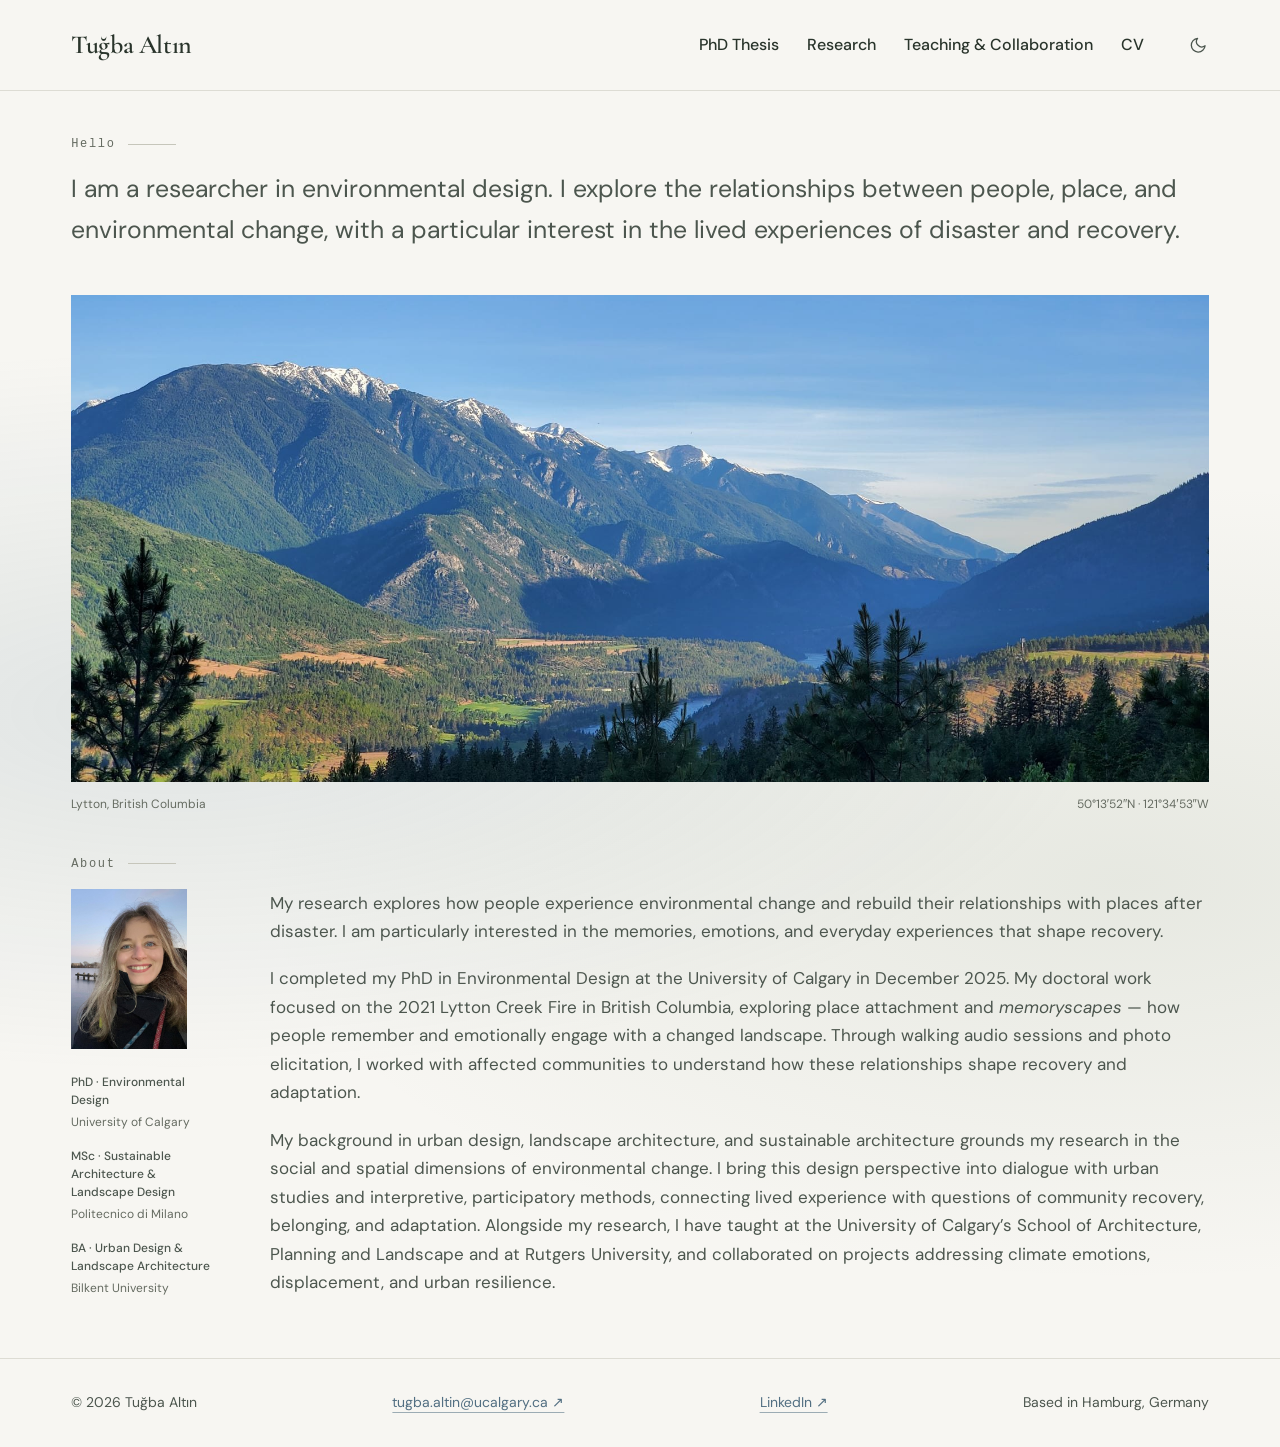
==== index.html @ 007c0e8d "Tuğba Altın — personal academic website Co-Authored-By: Claude Opus 5.5 <noreply@anthropic.com>" ====
<!doctype html>
<html lang="en">
<head>
<meta charset="UTF-8">
<meta name="viewport" content="width=device-width, initial-scale=1">
<meta http-equiv="Content-Security-Policy" content="default-src 'none'; script-src 'self'; style-src 'self'; img-src 'self' data:; font-src 'self'; connect-src 'self'; manifest-src 'self'; base-uri 'self'; form-action 'none'; object-src 'none'">
<meta name="referrer" content="strict-origin-when-cross-origin">
<title>Tuğba Altın — Researcher in Environmental Design</title>
<meta name="description" content="Tuğba Altın, PhD in Environmental Design (University of Calgary, 2025), researches place attachment, memoryscapes and community recovery after climate-induced disaster.">
<link rel="canonical" href="https://tubikscube.github.io/">
<meta property="og:url" content="https://tubikscube.github.io/">
<meta property="og:type" content="website">
<meta property="og:title" content="Tuğba Altın — Researcher in Environmental Design">
<meta property="og:description" content="Place attachment, memoryscapes and community recovery after climate-induced disaster.">
<meta property="og:image" content="https://tubikscube.github.io/assets/img/micha-mountains-2400.jpg">
<meta name="twitter:card" content="summary_large_image">
<link rel="icon" type="image/svg+xml" href="assets/img/favicon.svg">
<script src="assets/js/theme-init.js"></script>
<link rel="preload" href="assets/fonts/cormorant-garamond-latin-wght-normal.woff2" as="font" type="font/woff2" crossorigin>
<link rel="preload" href="assets/fonts/dm-sans-latin-opsz-normal.woff2" as="font" type="font/woff2" crossorigin>
<link rel="stylesheet" href="assets/css/style.css?v=p45">
<script type="application/ld+json">
{
  "@context": "https://schema.org",
  "@type": "Person",
  "name": "Tuğba Altın",
  "givenName": "Tuğba",
  "familyName": "Altın",
  "honorificPrefix": "Dr.",
  "jobTitle": "Researcher — PhD in Environmental Design",
  "alumniOf": { "@type": "CollegeOrUniversity", "name": "University of Calgary" },
  "email": "mailto:tugba.altin@ucalgary.ca",
  "sameAs": [
    "https://www.linkedin.com/in/tugbaaltin/",
    "https://profiles.ucalgary.ca/tugba-altin"
  ],
  "knowsAbout": ["Place attachment", "Disaster recovery", "Qualitative methods", "Community resilience", "Climate adaptation", "Memoryscapes"]
}
</script>
</head>
<body class="home-page">
<a class="skip" href="#main">Skip to content</a>

<header class="site-header">
  <div class="shell header-inner">
    <a class="nameplate" href="index.html" aria-current="page">Tuğba Altın</a>
    <nav class="site-nav" id="navigation" aria-label="Main">
      <ul>
        <li><a href="phd-thesis.html">PhD Thesis</a></li>
        <li><a href="research.html">Research</a></li>
        <li><a href="teaching.html">Teaching &amp; Collaboration</a></li>
        <li><a href="cv.html">CV</a></li>
      </ul>
    </nav>
    <div class="header-actions">
      <button class="icon-button theme-toggle" type="button" aria-label="Toggle light and dark mode">
        <svg class="i-moon" viewBox="0 0 24 24" fill="none" stroke="currentColor" stroke-width="1.7" stroke-linecap="round" stroke-linejoin="round" aria-hidden="true"><path d="M21 12.8A9 9 0 1 1 11.2 3 7 7 0 0 0 21 12.8z"/></svg>
        <svg class="i-sun" viewBox="0 0 24 24" fill="none" stroke="currentColor" stroke-width="1.7" stroke-linecap="round" stroke-linejoin="round" aria-hidden="true"><circle cx="12" cy="12" r="4"/><path d="M12 2v2M12 20v2M4.9 4.9l1.4 1.4M17.7 17.7l1.4 1.4M2 12h2M20 12h2M4.9 19.1l1.4-1.4M17.7 6.3l1.4-1.4"/></svg>
      </button>
      <button class="menu-button" type="button" aria-expanded="false" aria-controls="navigation">Menu</button>
    </div>
  </div>
</header>

<main id="main">
  <section class="landing-intro shell">
    <h1 class="sr-only">Tuğba Altın — Researcher in Environmental Design</h1>
    <p class="mono intro-cue">Hello <span class="cue-rule"></span></p>
    <p class="landing-summary">I am a researcher in environmental design. I explore the relationships between people, place, and environmental change, with a particular interest in the lived experiences of disaster and recovery.</p>
    <figure class="landing-landscape">
      <img src="assets/img/micha-mountains-2400.jpg" srcset="assets/img/micha-mountains-1000.jpg 1000w, assets/img/micha-mountains-2400.jpg 2016w" sizes="(max-width: 1240px) 92vw, 1128px" alt="Mountain ridges and a river valley beneath a blue sky, with pine trees in the foreground" width="2016" height="1512" fetchpriority="high">
      <figcaption class="landscape-location">
        <span>Lytton, British Columbia</span>
        <span>50°13′52″N · 121°34′53″W</span>
      </figcaption>
    </figure>
  </section>

  <section class="section" id="about">
    <div class="shell rail-grid">
      <div class="about-rail">
        <p class="mono about-cue">About <span class="cue-rule"></span></p>
        <img class="about-portrait" src="assets/img/portrait.jpg" alt="Tuğba Altın" width="116" height="160" loading="lazy">
        <dl class="portrait-education" aria-label="Education at a glance">
          <div><dt>PhD · Environmental Design</dt><dd>University of Calgary</dd></div>
          <div><dt>MSc · Sustainable Architecture &amp; Landscape Design</dt><dd>Politecnico di Milano</dd></div>
          <div><dt>BA · Urban Design &amp; Landscape Architecture</dt><dd>Bilkent University</dd></div>
        </dl>
      </div>
      <div class="prose about-bio">
        <p>My research explores how people experience environmental change and rebuild their relationships with places after disaster. I am particularly interested in the memories, emotions, and everyday experiences that shape recovery.</p>
        <p>I completed my PhD in Environmental Design at the University of Calgary in December 2025. My doctoral work focused on the 2021 Lytton Creek Fire in British Columbia, exploring place attachment and <em>memoryscapes</em> — how people remember and emotionally engage with a changed landscape. Through walking audio sessions and photo elicitation, I worked with affected communities to understand how these relationships shape recovery and adaptation.</p>
        <p>My background in urban design, landscape architecture, and sustainable architecture grounds my research in the social and spatial dimensions of environmental change. I bring this design perspective into dialogue with urban studies and interpretive, participatory methods, connecting lived experience with questions of community recovery, belonging, and adaptation. Alongside my research, I have taught at the University of Calgary’s School of Architecture, Planning and Landscape and at Rutgers University, and collaborated on projects addressing climate emotions, displacement, and urban resilience.</p>
      </div>
    </div>
  </section>
</main>

<footer class="site-footer compact-footer" id="contact">
  <div class="shell compact-footer-row">
    <p>© <span data-year>2026</span> Tuğba Altın</p>
    <a href="mailto:tugba.altin@ucalgary.ca">tugba.altin@ucalgary.ca ↗</a>
    <a href="https://www.linkedin.com/in/tugbaaltin/" rel="noopener noreferrer">LinkedIn ↗</a>
    <p>Based in Hamburg, Germany</p>
  </div>
</footer>

<script src="assets/js/main.js?v=p16"></script>
</body>
</html>
---- assets/css/style.css ----
/* Tuğba Altın — minimal editorial portfolio. See DESIGN.md. */

/* ---------- 1. Tokens ------------------------------------- */

/* ---------- 0. Fonts (self-hosted, variable; latin + latin-ext for Turkish) ---------- */

@font-face {
  font-family: "Cormorant Garamond";
  font-style: normal;
  font-weight: 300 700;
  font-display: swap;
  src: url("../fonts/cormorant-garamond-latin-ext-wght-normal.woff2") format("woff2");
  unicode-range: U+0100-02BA, U+02BD-02C5, U+02C7-02CC, U+02CE-02D7, U+02DD-02FF, U+0304, U+0308, U+0329, U+1D00-1DBF, U+1E00-1E9F, U+1EF2-1EFF, U+2020, U+20A0-20AB, U+20AD-20C0, U+2113, U+2C60-2C7F, U+A720-A7FF;
}
@font-face {
  font-family: "Cormorant Garamond";
  font-style: normal;
  font-weight: 300 700;
  font-display: swap;
  src: url("../fonts/cormorant-garamond-latin-wght-normal.woff2") format("woff2");
  unicode-range: U+0000-00FF, U+0131, U+0152-0153, U+02BB-02BC, U+02C6, U+02DA, U+02DC, U+0304, U+0308, U+0329, U+2000-206F, U+20AC, U+2122, U+2191, U+2193, U+2212, U+2215, U+FEFF, U+FFFD;
}
@font-face {
  font-family: "Cormorant Garamond";
  font-style: italic;
  font-weight: 300 700;
  font-display: swap;
  src: url("../fonts/cormorant-garamond-latin-ext-wght-italic.woff2") format("woff2");
  unicode-range: U+0100-02BA, U+02BD-02C5, U+02C7-02CC, U+02CE-02D7, U+02DD-02FF, U+0304, U+0308, U+0329, U+1D00-1DBF, U+1E00-1E9F, U+1EF2-1EFF, U+2020, U+20A0-20AB, U+20AD-20C0, U+2113, U+2C60-2C7F, U+A720-A7FF;
}
@font-face {
  font-family: "Cormorant Garamond";
  font-style: italic;
  font-weight: 300 700;
  font-display: swap;
  src: url("../fonts/cormorant-garamond-latin-wght-italic.woff2") format("woff2");
  unicode-range: U+0000-00FF, U+0131, U+0152-0153, U+02BB-02BC, U+02C6, U+02DA, U+02DC, U+0304, U+0308, U+0329, U+2000-206F, U+20AC, U+2122, U+2191, U+2193, U+2212, U+2215, U+FEFF, U+FFFD;
}
@font-face {
  font-family: "DM Sans";
  font-style: normal;
  font-weight: 100 1000;
  font-display: swap;
  src: url("../fonts/dm-sans-latin-ext-opsz-normal.woff2") format("woff2");
  unicode-range: U+0100-02BA, U+02BD-02C5, U+02C7-02CC, U+02CE-02D7, U+02DD-02FF, U+0304, U+0308, U+0329, U+1D00-1DBF, U+1E00-1E9F, U+1EF2-1EFF, U+2020, U+20A0-20AB, U+20AD-20C0, U+2113, U+2C60-2C7F, U+A720-A7FF;
}
@font-face {
  font-family: "DM Sans";
  font-style: normal;
  font-weight: 100 1000;
  font-display: swap;
  src: url("../fonts/dm-sans-latin-opsz-normal.woff2") format("woff2");
  unicode-range: U+0000-00FF, U+0131, U+0152-0153, U+02BB-02BC, U+02C6, U+02DA, U+02DC, U+0304, U+0308, U+0329, U+2000-206F, U+20AC, U+2122, U+2191, U+2193, U+2212, U+2215, U+FEFF, U+FFFD;
}
@font-face {
  font-family: "DM Sans";
  font-style: italic;
  font-weight: 100 1000;
  font-display: swap;
  src: url("../fonts/dm-sans-latin-ext-opsz-italic.woff2") format("woff2");
  unicode-range: U+0100-02BA, U+02BD-02C5, U+02C7-02CC, U+02CE-02D7, U+02DD-02FF, U+0304, U+0308, U+0329, U+1D00-1DBF, U+1E00-1E9F, U+1EF2-1EFF, U+2020, U+20A0-20AB, U+20AD-20C0, U+2113, U+2C60-2C7F, U+A720-A7FF;
}
@font-face {
  font-family: "DM Sans";
  font-style: italic;
  font-weight: 100 1000;
  font-display: swap;
  src: url("../fonts/dm-sans-latin-opsz-italic.woff2") format("woff2");
  unicode-range: U+0000-00FF, U+0131, U+0152-0153, U+02BB-02BC, U+02C6, U+02DA, U+02DC, U+0304, U+0308, U+0329, U+2000-206F, U+20AC, U+2122, U+2191, U+2193, U+2212, U+2215, U+FEFF, U+FFFD;
}

:root {
  /* Colour — light. Brief: Paper #F7F6F2 · Forest #29342B · Sage grey #777D73 · Dividers #DDDCD4 */
  --paper:        #F7F6F2;
  --paper-tint:   #F1F0EA;
  --surface:      #EEEDE6;
  --ink:          #29342B;   /* forest: headings, text */
  --ink-soft:     #4C564E;   /* body prose */
  --ink-faint:    #656B61;   /* sage, one step deeper so small labels stay readable */
  --line:         #DDDCD4;   /* dividers */
  --line-strong:  #C6C6BB;
  --ember:        #656B61;   /* accent role = deep sage */
  --ember-soft:   #777D73;
  --ember-wash:   #E8E8E0;
  --on-ember:     #F7F6F2;
  --ember-on-forest: #B4BAAE;
  --forest:       #29342B;
  --forest-ink:   #EEEDE6;
  --sage:         #777D73;   /* sage grey: large and decorative use */

  /* Type */
  --font-display: "Cormorant Garamond", "Iowan Old Style", Georgia, "Times New Roman", serif;
  --font-sans:    "DM Sans", -apple-system, BlinkMacSystemFont, "Segoe UI", Helvetica, Arial, sans-serif;
  --font-mono:    ui-monospace, "SF Mono", "JetBrains Mono", Menlo, Consolas, monospace;

  /* Fluid type scale — 1.22 ratio, clamped */
  --t-label: 0.75rem;
  --t--1:    0.875rem;
  --t-0:     1.0625rem;
  --t-1:     clamp(1.15rem, 0.35vw + 1.05rem, 1.3rem);
  --t-2:     clamp(1.35rem, 0.7vw + 1.15rem, 1.7rem);
  --t-3:     clamp(1.6rem, 1.1vw + 1.3rem, 2.2rem);
  --t-4:     clamp(1.95rem, 1.9vw + 1.45rem, 2.9rem);
  --t-5:     clamp(2.35rem, 3.1vw + 1.6rem, 4rem);
  --t-6:     clamp(2.8rem, 4.6vw + 1.7rem, 5.4rem);

  /* Space scale */
  --s-1: 0.25rem;  --s-2: 0.5rem;   --s-3: 0.75rem;  --s-4: 1rem;
  --s-5: 1.5rem;   --s-6: 2rem;     --s-7: 2.75rem;  --s-8: 3.5rem;
  --s-9: clamp(3.5rem, 6vw, 5.5rem);
  --s-10: clamp(4.5rem, 8vw, 7.5rem);

  /* Layout */
  --max:      1240px;
  --gutter:   clamp(1.25rem, 4vw, 3.5rem);
  --rail:     148px;          /* left label column */
  --rail-gap: clamp(1.5rem, 4vw, 3.5rem);
  --radius:   10px;
}

:root[data-theme="dark"] {
  --paper:       #1B211D;
  --paper-tint:  #222924;
  --surface:     #262E28;
  --ink:         #ECEBE4;
  --ink-soft:    #B7BCB1;
  --ink-faint:   #959B90;
  --line:        #333C35;
  --line-strong: #465048;
  --ember:       #AEB5A8;
  --ember-soft:  #959B90;
  --ember-wash:  #2C352E;
  --on-ember:    #1B211D;
  --forest:      #131815;
  --forest-ink:  #ECEBE4;
  --sage:        #959B90;
}

@media (prefers-color-scheme: dark) {
  :root:not([data-theme="light"]) {
    --paper:       #1B211D;
    --paper-tint:  #222924;
    --surface:     #262E28;
    --ink:         #ECEBE4;
    --ink-soft:    #B7BCB1;
    --ink-faint:   #959B90;
    --line:        #333C35;
    --line-strong: #465048;
    --ember:       #AEB5A8;
    --ember-soft:  #959B90;
    --ember-wash:  #2C352E;
    --on-ember:    #1B211D;
    --forest:      #131815;
    --forest-ink:  #ECEBE4;
    --sage:        #959B90;
  }
}

/* ---------- 2. Base --------------------------------------- */

*, *::before, *::after { box-sizing: border-box; }

html {
  scroll-behavior: auto;
  -webkit-text-size-adjust: 100%;
}

body {
  margin: 0;
  background: var(--paper);
  color: var(--ink);
  font-family: var(--font-sans);
  font-size: var(--t-0);
  font-weight: 400;
  line-height: 1.68;
  font-feature-settings: "kern" 1;
  -webkit-font-smoothing: antialiased;
  -moz-osx-font-smoothing: grayscale;
  text-rendering: optimizeLegibility;
}

img { max-width: 100%; height: auto; display: block; }

a { color: inherit; text-decoration: none; }

:where(a, button, summary, [tabindex]):focus-visible {
  outline: 2px solid var(--ember);
  outline-offset: 4px;
  border-radius: 2px;
}

::selection { background: var(--ember-wash); color: var(--ink); }

hr { border: 0; border-top: 1px solid var(--line); margin: var(--s-8) 0; }

.skip {
  position: fixed; left: 1rem; top: -6rem; z-index: 999;
  padding: 0.7rem 1.1rem; background: var(--ink); color: var(--paper);
  font-size: var(--t--1); border-radius: 4px;
  transition: top 0.2s ease;
}
.skip:focus { top: 1rem; }

/* ---------- 3. Typography --------------------------------- */

h1, h2, h3, h4 {
  font-family: var(--font-display);
  font-weight: 500;
  line-height: 1.08;
  letter-spacing: -0.02em;
  text-wrap: balance;
  margin: 0;
}

/* Measure rule: text fills the grid column it sits in — the column width IS
   the measure. Every block runs the full width of its column, so prose, lists,
   tiles and rules all end on the same right edge. Never give a paragraph its
   own narrower max-width. Only short display lines (.lede, .pullquote) are capped. */
p { margin: 0 0 1.1em; max-width: none; }
p:last-child { margin-bottom: 0; }

em { font-style: italic; }

/* Small uppercase label — the site's connective tissue */
.label,
.section-id,
.meta,
.kicker {
  margin: 0;
  font-family: var(--font-sans);
  font-size: var(--t-label);
  font-weight: 500;
  line-height: 1.45;
  letter-spacing: 0.14em;
  text-transform: uppercase;
  color: var(--ink-faint);
  font-feature-settings: "kern" 1, "tnum" 1;
}
.section-id { color: var(--ink-soft); font-weight: 600; letter-spacing: 0.15em; }
.label { color: var(--ember); }

.display {
  font-size: var(--t-6);
  line-height: 0.98;
  letter-spacing: -0.035em;
}

.lede {
  max-width: 34ch;
  font-family: var(--font-display);
  font-size: var(--t-3);
  font-weight: 400;
  line-height: 1.32;
  letter-spacing: -0.012em;
  color: var(--ink);
}
.lede.wide { max-width: 46ch; }

.statement { color: var(--ink-soft); }

.muted   { color: var(--ink-soft); }
.faint   { color: var(--ink-faint); }
.small   { font-size: var(--t--1); }
.serif   { font-family: var(--font-display); }
.italic  { font-style: italic; }

/* ---------- 4. Layout ------------------------------------- */

.shell {
  width: 100%;
  max-width: var(--max);
  margin-inline: auto;
  padding-inline: var(--gutter);
}

/* Two-column: label rail + content. Used on every inner page. */
.rail-grid {
  display: grid;
  grid-template-columns: var(--rail) minmax(0, 1fr);
  gap: var(--rail-gap);
  align-items: baseline;
}
.rail-grid.top { align-items: start; }

.section {
  padding-block: clamp(2.8rem, 4.8vw, 4.4rem);
  border-top: 1px solid var(--line);
}
.section:first-of-type { border-top: 0; }
.section.tinted { background: var(--paper-tint); }

.stack > * + * { margin-top: var(--s-5); }
.stack-tight > * + * { margin-top: var(--s-3); }

/* ---------- 5. Header & navigation ------------------------ */

.site-header {
  position: sticky; top: 0; z-index: 50;
  background: color-mix(in srgb, var(--paper) 86%, transparent);
  backdrop-filter: saturate(180%) blur(12px);
  -webkit-backdrop-filter: saturate(180%) blur(12px);
  border-bottom: 1px solid var(--line);
}

.header-inner {
  display: flex;
  align-items: center;
  gap: var(--s-6);
  min-height: 68px;
  padding-block: 0.85rem;
}

.nameplate {
  font-family: var(--font-display);
  font-size: 1.28rem;
  font-weight: 500;
  letter-spacing: -0.015em;
  white-space: nowrap;
}
.nameplate:hover { color: var(--ember); }

.site-nav { margin-left: auto; }

.site-nav ul {
  display: flex;
  align-items: center;
  gap: clamp(1.1rem, 2.2vw, 2.1rem);
  margin: 0; padding: 0; list-style: none;
}

.site-nav a {
  position: relative;
  display: inline-block;
  padding-block: 0.3rem;
  font-size: 0.9rem;
  font-weight: 500;
  color: var(--ink);
  transition: color 0.2s ease;
}
.site-nav a::after {
  content: ""; position: absolute; left: 0; right: 0; bottom: 0;
  height: 1px; background: currentColor;
  transform: scaleX(0); transform-origin: right;
  transition: transform 0.32s cubic-bezier(0.2, 0.6, 0.2, 1);
}
.site-nav a:hover { color: var(--ember); }
.site-nav a:hover::after { transform: scaleX(1); transform-origin: left; }
.site-nav a[aria-current="page"] { color: var(--ink); }
.site-nav a[aria-current="page"]::after {
  transform: scaleX(1);
  background: var(--ember);
  height: 1.5px;
}

.header-actions { display: flex; align-items: center; gap: var(--s-3); }

.icon-button {
  display: grid; place-items: center;
  width: 2.75rem; height: 2.75rem; padding: 0;
  border: 1px solid var(--line-strong);
  border-radius: 50%;
  background: transparent;
  color: var(--ink-soft);
  cursor: pointer;
  transition: color 0.2s ease, border-color 0.2s ease, background 0.2s ease;
}
.icon-button:hover { color: var(--ember); border-color: var(--ember); background: var(--ember-wash); }
.icon-button svg { width: 1.05rem; height: 1.05rem; }
.theme-toggle .i-sun  { display: none; }
:root[data-theme="dark"] .theme-toggle .i-sun  { display: block; }
:root[data-theme="dark"] .theme-toggle .i-moon { display: none; }
@media (prefers-color-scheme: dark) {
  :root:not([data-theme="light"]) .theme-toggle .i-sun  { display: block; }
  :root:not([data-theme="light"]) .theme-toggle .i-moon { display: none; }
}

.menu-button {
  display: none;
  align-items: center;
  min-height: 2.75rem;
  padding: 0.45rem 1rem;
  border: 1px solid var(--line-strong);
  border-radius: 999px;
  background: transparent;
  color: var(--ink);
  font: 500 var(--t-label)/1 var(--font-sans);
  letter-spacing: 0.12em;
  text-transform: uppercase;
  cursor: pointer;
}

/* ---------- 6. Links & buttons ---------------------------- */

.text-link {
  position: relative;
  display: inline-block;
  padding-bottom: 0.15rem;
  font-size: var(--t--1);
  font-weight: 500;
  letter-spacing: 0.03em;
  color: var(--ember);
  white-space: nowrap;
}
.text-link::after {
  content: ""; position: absolute; left: 0; right: 0; bottom: 0;
  height: 1px; background: currentColor;
  transform: scaleX(1); transform-origin: left;
  transition: transform 0.3s cubic-bezier(0.2, 0.6, 0.2, 1);
}
.text-link:hover::after { transform: scaleX(0); transform-origin: right; }

.prose a:not(.text-link):not(.btn),
.rule-list a {
  color: inherit;
  background-image: linear-gradient(var(--ember), var(--ember));
  background-size: 100% 1px;
  background-repeat: no-repeat;
  background-position: 0 100%;
  transition: background-size 0.3s ease, color 0.2s ease;
}
.prose a:not(.text-link):not(.btn):hover,
.rule-list a:hover { color: var(--ember); background-size: 100% 1.5px; }

.btn {
  display: inline-flex; align-items: center; gap: 0.5rem;
  padding: 0.72rem 1.35rem;
  border: 1px solid var(--line-strong);
  border-radius: 999px;
  font-size: var(--t--1);
  font-weight: 500;
  letter-spacing: 0.04em;
  color: var(--ink);
  transition: background 0.22s ease, color 0.22s ease, border-color 0.22s ease, transform 0.22s ease;
}
.btn:hover { border-color: var(--ink);  }
.btn-ember { background: var(--ember); border-color: var(--ember); color: var(--on-ember); }
.btn-ember:hover { background: var(--ink); border-color: var(--ink); color: var(--paper); }
.btn-row { display: flex; flex-wrap: wrap; gap: var(--s-3); }

/* ---------- 7. Page head ---------------------------------- */

.page-head {
  padding-block: clamp(2.4rem, 4.8vw, 4rem) clamp(2rem, 4vw, 3.2rem);
  border-bottom: 1px solid var(--line);
}
.page-head h1:not(.section-id) {
  font-size: var(--t-5);
  letter-spacing: -0.032em;
  margin-bottom: var(--s-4);
}
.page-head h1.section-id { padding-top: 0.4rem; }
.page-head .section-id { padding-top: 0.55rem; }
.page-head .lede { margin-bottom: var(--s-5); }
.page-head .statement {
  margin-bottom: 0;
  font-size: var(--t-0);
  line-height: 1.72;
}
.page-head .btn-row { margin-top: var(--s-6); }

/* Status pill */
.status-note {
  display: inline-flex; align-items: center; gap: 0.6rem;
  padding: 0.4rem 0.9rem 0.4rem 0.75rem;
  border: 1px solid var(--line-strong);
  border-radius: 999px;
  font-size: var(--t--1);
  color: var(--ink-soft);
  background: var(--surface);
}
.status-note .dot {
  width: 7px; height: 7px; border-radius: 50%;
  background: var(--ember); flex: none;
}

/* ---------- 8. Home ---------------------------------------- */

.home-intro { position: relative; overflow: hidden; padding-block: var(--s-8); }

.contour {
  position: absolute; top: 0; right: 0;
  width: min(46%, 540px); height: min(60%, 460px);
  pointer-events: none; opacity: 0.55;
  mask-image: linear-gradient(to left, #000 22%, transparent 92%);
  -webkit-mask-image: linear-gradient(to left, #000 22%, transparent 92%);
}
.contour path { vector-effect: non-scaling-stroke; }

.home-grid {
  display: grid;
  grid-template-columns: minmax(0, 0.58fr) minmax(0, 1fr);
  gap: clamp(2rem, 4vw, 4rem);
  align-items: start;
}

.hello {
  margin-bottom: var(--s-5);
  font-size: var(--t-3);
  font-weight: 400;
  line-height: 1.24;
  letter-spacing: -0.015em;
  text-wrap: balance;
}
.greeting { font-weight: 500; color: var(--ember); }

.sr-only {
  position: absolute;
  width: 1px; height: 1px;
  margin: -1px; padding: 0;
  overflow: hidden;
  clip: rect(0 0 0 0);
  clip-path: inset(50%);
  white-space: nowrap;
  border: 0;
}

.portrait-figure { margin: 0; }
.portrait {
  aspect-ratio: 4 / 5;
  overflow: hidden;
  border-radius: var(--radius);
  border: 1px solid var(--line);
  background: var(--surface);
}
.portrait img {
  width: 100%; height: 100%;
  object-fit: cover; object-position: 68% 35%;
  filter: saturate(0.86);
}
.portrait-figure figcaption {
  margin-top: var(--s-4);
  font-size: var(--t--1);
  color: var(--ink-soft);
  line-height: 1.7;
}
.portrait-figure figcaption a { color: var(--ember); }
.portrait-figure figcaption a:hover { text-decoration: underline; }

.bio.prose p { color: var(--ink-soft); }
.bio.prose p em { color: var(--ink); font-style: italic; }
.bio .btn-row { margin-top: var(--s-6); }

.bio-meta {
  margin-top: var(--s-6);
  padding-top: var(--s-4);
  border-top: 1px solid var(--line);
  font-size: var(--t--1);
  color: var(--ink-faint);
}

/* Onward cards */
.card-grid {
  display: grid;
  grid-template-columns: repeat(3, 1fr);
  gap: 1px;
  background: var(--line);
  border: 1px solid var(--line);
  border-radius: var(--radius);
  overflow: hidden;
}
.card {
  display: flex; flex-direction: column; gap: var(--s-3);
  min-height: 200px;
  padding: clamp(1.4rem, 2.4vw, 2rem);
  background: var(--paper);
  transition: background 0.25s ease;
}
.card:hover { background: var(--surface); }
.card h3 { font-size: var(--t-2); }
.card p { font-size: var(--t--1); color: var(--ink-soft); margin: 0; }
.card .text-link { margin-top: auto; }

/* ---------- 9. Tiles / themes ----------------------------- */

.tile-grid {
  display: grid;
  grid-template-columns: repeat(3, 1fr);
  gap: 1px;
  background: var(--line);
  border: 1px solid var(--line);
  border-radius: var(--radius);
  overflow: hidden;
}
.tile {
  display: flex; flex-direction: column;
  min-height: 200px;
  padding: clamp(1.5rem, 2.6vw, 2.1rem);
  background: var(--paper);
  transition: background 0.25s ease;
}
.tile:hover { background: var(--surface); }
.tile h2, .tile h3 { font-size: var(--t-1); margin: 0 0 var(--s-4); min-height: 2.4em; text-wrap: pretty; }
.tile p { font-size: var(--t--1); color: var(--ink-soft); margin: 0; }

/* ---------- 10. Rule list (education, awards, news, talks) - */

.rule-list { list-style: none; margin: 0; padding: 0; border-top: 1px solid var(--line); }
.rule-list li {
  display: grid;
  grid-template-columns: 7.5rem minmax(0, 1fr);
  gap: var(--s-5);
  align-items: baseline;
  padding: var(--s-4) 0;
  border-bottom: 1px solid var(--line);
}
.rule-list .when {
  font-size: var(--t-label);
  font-weight: 500;
  letter-spacing: 0.12em;
  text-transform: uppercase;
  color: var(--ink-faint);
  font-feature-settings: "tnum" 1;
}
.rule-list .what { max-width: none; }
.rule-list .where { color: var(--ink-soft); }

/* ---------- 11. Entries (courses, projects, papers) -------- */

.entry-list > .entry:first-child { padding-top: 0; }
.entry-list > .entry:last-child { padding-bottom: 0; border-bottom: 0; }

.entry {
  display: grid;
  grid-template-columns: 13rem minmax(0, 1fr);
  gap: var(--s-5);
  padding: var(--s-6) 0;
  border-bottom: 1px solid var(--line);
  align-items: baseline;
}
.entry.two-col { grid-template-columns: 13rem minmax(0, 1fr); }
.entry.solo { grid-template-columns: minmax(0, 1fr); }
.entry h2, .entry h3 {
  text-wrap: pretty;
  font-size: var(--t-2);
  line-height: 1.16;
  margin: 0 0 var(--s-2);
}
.entry .venue,
.entry > div > p {
  margin: 0;
  font-size: var(--t--1);
  color: var(--ink-soft);
}
.entry .venue { font-family: var(--font-display); font-style: italic; font-size: var(--t-0); }
.entry-meta { display: flex; flex-direction: column; gap: 0.35rem; }
.entry .role { color: var(--ink-soft); }
.entry .meta.status { color: var(--ember); }
.venue .status {
  font-family: var(--font-sans);
  font-style: normal;
  font-size: var(--t-label);
  font-weight: 500;
  letter-spacing: 0.14em;
  text-transform: uppercase;
  color: var(--ember);
}
.venue .status::before {
  content: "·";
  margin: 0 0.5em 0 0.35em;
  color: var(--ink-faint);
}
.entry-body > * + * { margin-top: var(--s-3); }
.entry .entry-body > p + p { margin-top: var(--s-2); }

.category-head {
  display: flex; align-items: baseline; justify-content: space-between;
  gap: var(--s-5);
  margin-bottom: var(--s-5);
}
.category-head h2 { font-size: var(--t-3); }
.category-head + .entry-list { margin-top: 0; }
.subsection + .subsection { margin-top: var(--s-8); }

/* ---------- 12. Disclosure -------------------------------- */

details.disclosure {
  margin-top: var(--s-3);
  max-width: none;
}
details.disclosure summary {
  display: flex; align-items: center; justify-content: space-between;
  gap: var(--s-4);
  cursor: pointer;
  list-style: none;
  font-size: var(--t-label);
  font-weight: 500;
  letter-spacing: 0.14em;
  text-transform: uppercase;
  color: var(--ink-faint);
  transition: color 0.2s ease;
}
details.disclosure summary:hover { color: var(--ember); }
details.disclosure summary::-webkit-details-marker { display: none; }
details.disclosure summary::after {
  content: "+";
  font-size: 1.1rem; line-height: 1;
  transition: transform 0.25s ease;
}
details.disclosure[open] summary::after { content: "–"; }
details.disclosure > *:not(summary) { margin-top: var(--s-3); }
details.disclosure p { font-size: var(--t--1); color: var(--ink-soft); }

/* ---------- 13. Figure / dissertation --------------------- */

.dissertation-title {
  margin: 0 0 var(--s-5);
  font-size: clamp(1.3rem, 0.9vw + 1.08rem, 1.55rem);
  line-height: 1.28;
  letter-spacing: -0.015em;
  text-wrap: wrap;
  max-width: none;
}
.dissertation-title .sub {
  display: inline;
  margin-left: 0.5em;
  font-size: inherit;
  font-weight: 400;
  color: var(--ink-soft);
}

.plate-side > * + * { margin-top: var(--s-5); }
.plate-side .interests { margin: var(--s-5) 0 0; }
.plate.wide { aspect-ratio: 21 / 8; }
.thesis-facts {
  display: grid;
  grid-template-columns: repeat(4, minmax(0, 1fr));
  gap: var(--s-5);
  margin: var(--s-6) 0 0;
  padding: var(--s-5) 0;
  border-top: 1px solid var(--line);
  border-bottom: 1px solid var(--line);
}
.thesis-facts div { display: flex; flex-direction: column; gap: var(--s-2); }
.thesis-facts dt {
  font-size: var(--t-label);
  font-weight: 500;
  letter-spacing: 0.14em;
  text-transform: uppercase;
  color: var(--ink-faint);
}
.thesis-facts dd { margin: 0; color: var(--ink); }
.dissertation-title .text-link {
  margin-left: 0.6em;
  font-family: var(--font-sans);
  line-height: 1.4;
  vertical-align: 0.12em;
}

/* Research interests — set as running display text, no pills */
.interests {
  margin: 0; padding: 0; list-style: none;
  max-width: 34em;
  font-family: var(--font-display);
  font-size: var(--t-2);
  line-height: 1.5;
  letter-spacing: -0.01em;
  color: var(--ink);
}
.interests li { display: inline; white-space: nowrap; }
/* The dot trails its item (non-breaking), so no line starts with a separator */
.interests li:not(:last-child)::after {
  content: "\00a0\00a0·\00a0";
  color: var(--ember);
}
.interests.small {
  font-family: var(--font-sans);
  font-size: var(--t--1);
  line-height: 1.7;
  letter-spacing: 0;
  color: var(--ink-soft);
}
/* Research interests, set like the keywords line under a paper abstract */
.keywords {
  font-size: var(--t--1);
  line-height: 1.7;
  color: var(--ink-soft);
}
.keywords-label {
  margin-right: 0.6em;
  font-size: var(--t-label);
  font-weight: 500;
  letter-spacing: 0.14em;
  text-transform: uppercase;
  color: var(--ember);
}
.statement-block > * + * { margin-top: var(--s-6); }
.statement-block > .statement + .keywords { margin-top: var(--s-4); }

.feature-grid {
  display: grid;
  grid-template-columns: minmax(0, 0.95fr) minmax(0, 1.15fr);
  gap: clamp(2rem, 4.5vw, 4rem);
  align-items: start;
  margin-top: var(--s-6);
}

.plate {
  position: relative;
  aspect-ratio: 4 / 3;
  overflow: hidden;
  border-radius: var(--radius);
  background: var(--forest);
  color: var(--forest-ink);
}
.plate svg { position: absolute; inset: 0; width: 100%; height: 100%; }
.plate .image-label {
  position: absolute; left: 0.8rem; bottom: 0.65rem; z-index: 2;
  color: rgba(232, 228, 216, 0.86);
}

.tags {
  display: flex; flex-wrap: wrap; gap: var(--s-2);
  margin: var(--s-5) 0; padding: 0; list-style: none;
}
.tags li {
  padding: 0.32rem 0.75rem;
  border: 1px solid var(--line-strong);
  border-radius: 999px;
  font-size: var(--t-label);
  letter-spacing: 0.04em;
  color: var(--ink-soft);
}

details.disclosure.abstract-full {
  max-width: none;
  margin-top: var(--s-7);
}

.prose { max-width: none; }
.prose p { color: var(--ink-soft); }

/* Pull quote */
.pullquote {
  margin: 0;
  max-width: 24ch;
  font-family: var(--font-display);
  font-size: var(--t-4);
  line-height: 1.15;
  letter-spacing: -0.02em;
  color: var(--ink);
}
.pullquote em { color: var(--sage); }

/* CV embed */
.cv-embed {
  display: block;
  width: 100%;
  height: min(82vh, 1100px);
  min-height: 480px;
  border: 1px solid var(--line-strong);
  border-radius: var(--radius);
  background: var(--surface);
}
.cv-fallback {
  display: grid; place-content: center; gap: var(--s-4);
  height: 100%;
  padding: var(--s-6);
  text-align: center;
  color: var(--ink-soft);
}
.cv-fallback p { margin: 0; }
.cv-actions { margin-top: var(--s-5); }

/* ---------- 14. Table ------------------------------------- */

.table-wrap { overflow-x: auto; }
table.listing {
  width: 100%;
  border-collapse: collapse;
  font-size: var(--t--1);
}
table.listing th {
  text-align: left;
  padding: 0 var(--s-5) var(--s-3) 0;
  border-bottom: 1px solid var(--line-strong);
  font-size: var(--t-label);
  font-weight: 500;
  letter-spacing: 0.14em;
  text-transform: uppercase;
  color: var(--ink-faint);
}
table.listing td {
  padding: var(--s-4) var(--s-5) var(--s-4) 0;
  border-bottom: 1px solid var(--line);
  vertical-align: baseline;
}

/* ---------- 15. Footer ------------------------------------ */

.site-footer {
  background: var(--forest);
  color: var(--forest-ink);
  padding-block: var(--s-6);
}
.footer-grid {
  display: grid;
  grid-template-columns: minmax(0, 1.75fr) minmax(0, 1fr);
  gap: clamp(2rem, 5vw, 4.5rem);
}
.site-footer h2 {
  font-size: var(--t-2);
  color: var(--forest-ink);
  margin-bottom: var(--s-3);
}
.site-footer p {
  color: rgba(232, 228, 216, 0.66);
  font-size: var(--t--1);
}
.footer-contact {
  margin-top: var(--s-4);
  color: rgba(232, 228, 216, 0.7);
}
.footer-contact a { color: rgba(232, 228, 216, 0.86); transition: color 0.2s ease; }
.footer-contact a:hover { color: var(--ember-on-forest); }
.footer-label {
  margin: 0 0 var(--s-3);
  font-size: 0.7rem;
  font-weight: 500;
  letter-spacing: 0.14em;
  text-transform: uppercase;
  color: rgba(232, 228, 216, 0.7);
}
.footer-list { list-style: none; margin: 0; padding: 0; }
.footer-grid > div:last-child { text-align: right; }

.footer-list { font-size: var(--t--1); }
.footer-list li { margin-bottom: 0.4rem; }
.footer-list a { color: rgba(232, 228, 216, 0.82); transition: color 0.2s ease; }
.footer-list a:hover { color: var(--ember-on-forest); }
.footer-copy {
  margin-top: var(--s-5);
  font-size: 0.625rem;
  letter-spacing: 0.1em;
  text-transform: uppercase;
  color: rgba(232, 228, 216, 0.7);
}

/* ---------- 17. Responsive -------------------------------- */

@media (max-width: 1000px) {
  :root { --rail: 130px; }
  .entry, .entry.two-col { grid-template-columns: 13rem minmax(0, 1fr); }
}

@media (max-width: 860px) {
  .menu-button { display: inline-flex; }

  .site-nav {
    position: absolute; top: 100%; left: 0; right: 0;
    display: none;
    padding: var(--s-4) var(--gutter) var(--s-6);
    background: var(--paper);
    border-bottom: 1px solid var(--line);
    box-shadow: 0 14px 30px rgba(0, 0, 0, 0.07);
  }
  .site-nav.is-open { display: block; }
  .site-nav ul { flex-direction: column; align-items: flex-start; gap: 0; width: 100%; }
  .site-nav li { width: 100%; border-bottom: 1px solid var(--line); }
  .site-nav li:last-child { border-bottom: 0; }
  .site-nav a { display: block; width: 100%; padding-block: 0.85rem; font-size: 1.05rem; }
  .site-nav a::after { display: none; }
  .site-header { position: relative; }

  .rail-grid { grid-template-columns: 1fr; gap: var(--s-4); }
  .home-grid { grid-template-columns: 1fr; gap: var(--s-7); }
  .portrait-figure { max-width: 420px; }
  .feature-grid { grid-template-columns: 1fr; }
  .thesis-facts { grid-template-columns: repeat(2, minmax(0, 1fr)); }
  .plate.wide { aspect-ratio: 4 / 3; }
  .card-grid, .tile-grid { grid-template-columns: 1fr; }
  .tile, .card { min-height: 0; }
  .contour { width: 100%; opacity: 0.4; }
  .entry, .entry.two-col { grid-template-columns: 1fr; gap: var(--s-3); }
  .entry-meta { flex-direction: row; gap: var(--s-3); flex-wrap: wrap; }
  .footer-grid { grid-template-columns: 1fr; gap: var(--s-6); }
  .footer-grid > div:last-child { text-align: left; }
}

@media (max-width: 560px) {
  .rule-list li { grid-template-columns: 1fr; gap: var(--s-1); }
  .category-head { flex-direction: column; gap: var(--s-2); }
}

/* ---------- 18. Print ------------------------------------- */

@media print {
  .site-header, .site-footer, .skip, .contour, .btn-row, .cv-embed { display: none !important; }
  body { background: #fff; color: #000; font-size: 11pt; }
  .rail-grid { grid-template-columns: 1fr; }
  details.disclosure > *:not(summary) { display: block !important; }
  a::after { content: " (" attr(href) ")"; font-size: 9pt; color: #555; }
  a[href^="#"]::after, a[href^="mailto"]::after { content: ""; }
}



/* Editorial hierarchy and landing page */
:root {
  --t-1: clamp(1.35rem, 0.4vw + 1.25rem, 1.55rem);
  --t-2: clamp(1.6rem, 0.8vw + 1.35rem, 2rem);
  --t-3: clamp(1.9rem, 1.25vw + 1.55rem, 2.55rem);
  --t-4: clamp(2.4rem, 2.3vw + 1.75rem, 3.5rem);
  --t-5: clamp(2.8rem, 3.5vw + 1.9rem, 4.7rem);
}
h1, h2, h3, h4 { font-weight: 500; letter-spacing: -0.012em; }
.nameplate { font-size: var(--t-2); font-weight: 600; }
.site-header { position: relative; background: var(--paper); backdrop-filter: none; }
.header-inner { min-height: 90px; }
.site-nav a { min-height: 44px; display: inline-flex; align-items: center; }
.header-actions { margin-left: auto; }
.site-nav + .header-actions { margin-left: 0; }
.landing-intro { padding-block: var(--s-9) var(--s-7); }
.landing-intro h1 { font-size: var(--t-6); margin-top: var(--s-5); }
.landing-summary { font-size: var(--t-1); color: var(--ink-soft); margin-block: var(--s-5) var(--s-4); line-height: 1.65; }
.landing-meta { font-size: var(--t--1); color: var(--ink-faint); }
.landing-landscape { margin: var(--s-7) 0 0; }
.landing-landscape img { width: 100%; aspect-ratio: 21 / 9; object-fit: cover; object-position: 50% 75%; }
.landing-landscape figcaption { display: flex; justify-content: space-between; gap: var(--s-4); margin-top: var(--s-3); font-size: var(--t-label); color: var(--ink-faint); }
.landing-landscape figcaption span:first-child { text-transform: uppercase; letter-spacing: 0.14em; }
.landing-section-body h2 { font-size: var(--t-4); margin-bottom: var(--s-5); }
.landing-section-body p { color: var(--ink-soft); }
.landing-section-body .thesis-feature-title { font-size: var(--t-5); }
.landing-section-body > .text-link { margin-top: var(--s-4); }
.explore-links a { display: flex; align-items: center; justify-content: space-between; gap: var(--s-5); padding-block: var(--s-5); border-bottom: 1px solid var(--line); }
.explore-links a:first-child { padding-top: 0; }
.explore-links a:last-child { border-bottom: 0; padding-bottom: 0; }
.explore-links h2 { font-size: var(--t-3); }
.explore-links a > span { font-size: var(--t-2); }
.explore-links a:hover { color: var(--ember); }
.interior-heading { padding-block: var(--s-9) var(--s-6); }
.interior-heading h1 { font-size: var(--t-5); margin-top: var(--s-4); }
.dissertation-title { font-size: var(--t-4); margin-bottom: var(--s-6); }
.dissertation-title .sub { display: block; margin: var(--s-4) 0; font-size: var(--t-2); line-height: 1.4; }
.thesis-landscape { margin: 0; }
.thesis-landscape img { width: 100%; aspect-ratio: 2 / 1; object-fit: cover; object-position: 50% 65%; }
.entry .venue { font-size: var(--t-1); line-height: 1.4; }
.tile-grid { background: transparent; border: 0; border-radius: 0; gap: var(--s-5); }
.tile { padding: 0 var(--s-5) 0 0; border-right: 1px solid var(--line); min-height: 0; }
.tile:last-child { padding-right: 0; border-right: 0; }
.tile h2 { font-size: var(--t-2); }
.tile:hover { background: transparent; }
.btn-ember { background: var(--forest); color: var(--forest-ink); border-color: var(--forest); }
.text-link { white-space: normal; color: var(--ink); min-height: 44px; display: inline-flex; align-items: center; gap: var(--s-2); }
.btn-row { align-items: center; }
.site-footer { background: var(--paper); color: var(--ink); border-top: 1px solid var(--line); padding-block: var(--s-9) var(--s-5); }
.site-footer h2 { color: var(--ink); font-size: var(--t-4); margin-block: var(--s-4) var(--s-5); }
.site-footer p { color: var(--ink-soft); }
.site-footer .label { color: var(--ink-faint); font-size: var(--t-label); }
.footer-contact a { color: var(--ink); font-size: var(--t-0); display: inline-block; padding-block: var(--s-3); overflow-wrap: anywhere; }
.footer-bottom { display: flex; justify-content: space-between; gap: var(--s-5); border-top: 1px solid var(--line); margin-top: var(--s-8); padding-top: var(--s-5); }
.footer-bottom p { margin: 0; font-size: var(--t-label); color: var(--ink-faint); }
.footer-bottom p:last-child { display: flex; gap: var(--s-5); }
@media (max-width: 860px) {
  .header-actions, .site-nav + .header-actions { margin-left: auto; }
  .header-inner { min-height: 78px; gap: var(--s-4); }
  .landing-landscape img { aspect-ratio: 4 / 3; }
  .tile { border-right: 0; border-bottom: 1px solid var(--line); padding: 0 0 var(--s-5); }
  .tile:last-child { border-bottom: 0; padding: 0; }
}
@media (max-width: 560px) {
  .nameplate { font-size: var(--t-1); }
  .landing-landscape figcaption { flex-direction: column; gap: var(--s-2); }
  .footer-bottom { flex-direction: column; gap: var(--s-3); }
  .thesis-facts { grid-template-columns: 1fr; }
  .thesis-landscape img { aspect-ratio: 4 / 3; }
}
@media (prefers-reduced-motion: reduce) { *, *::before, *::after { transition: none !important; } }


/* ---- Details: coordinates, drawings, typed headline, closing banner ---- */

/* Small monospace details: coordinates, "about" cue */
.mono {
  margin: 0;
  font-family: ui-monospace, "SF Mono", "JetBrains Mono", Menlo, Consolas, monospace;
  font-size: 0.72rem;
  line-height: 1.7;
  letter-spacing: 0.14em;
  text-transform: lowercase;
  color: var(--ink-faint);
}
.hero-foot { display: flex; align-items: flex-end; justify-content: space-between; gap: var(--s-5); margin-top: var(--s-6); }
.hero-foot p:last-child { text-align: right; }
.about-cue { display: flex; align-items: center; gap: 0.8rem; }
.cue-rule { display: inline-block; width: 3rem; height: 1px; background: var(--line-strong); }
.landing-intro h1 { margin-top: 0; }
.hello .greeting { display: block; }
.hello .hero-description { display: block; margin-top: 0.12em; font-size: var(--t-4); line-height: 1.12; }
.greeting { font-style: italic; color: var(--sage); }

/* Theme drawings */
.tile-art { display: block; width: 100%; max-width: 200px; height: auto; margin: 0 0 var(--s-5); }
.tile-art .tile-path { animation: tile-walk 14s linear infinite; }
@keyframes tile-walk { to { stroke-dashoffset: -70; } }
@media (prefers-reduced-motion: reduce) { .tile-art .tile-path { animation: none; } }

/* Section bands use the page palette and fine rules. */
.section.dark {
  background: var(--paper);
  color: var(--ink);
  border-top: 1px solid var(--line);
}

/* Compact closing banner, with a subtle paper tint. */
.site-footer {
  background: var(--paper-tint);
  border-top: 1px solid var(--line);
  padding-block: var(--s-6) var(--s-5);
}
.site-footer h2 { margin-block: var(--s-2) var(--s-3); }
.site-footer > .shell > p:not(.label):not(.footer-contact) { margin-bottom: 0; }
.site-footer .footer-contact { margin: var(--s-2) 0 0; }
.footer-contact a { padding-block: var(--s-2); }
.footer-bottom {
  border-top-color: var(--line);
  margin-top: var(--s-5);
  padding-top: var(--s-4);
}

/* Theme toggle: just the moon/sun, no ring (nothing else in the header is outlined) */
.icon-button.theme-toggle { border: 0; background: transparent; margin-right: -0.7rem; }
.icon-button.theme-toggle:hover { background: transparent; color: var(--ink); }
.icon-button.theme-toggle svg { width: 1.15rem; height: 1.15rem; }
.hero-foot p { white-space: nowrap; }
@media (max-width: 560px) {
  .hero-foot { flex-direction: column; align-items: flex-start; gap: var(--s-2); }
  .hero-foot p:last-child { text-align: left; }
}

/* Keep the CV footer at the bottom of short viewports. */
.cv-page { min-height: 100vh; min-height: 100dvh; display: flex; flex-direction: column; }
.cv-page main { flex: 1; }
.cv-page .cv-embed { margin-top: var(--s-5); }

.cv-pages { overflow: auto; background: #e5e5e5; padding: 12px; }
.cv-pages img { width: 100%; height: auto; margin-bottom: 12px; }
.cv-pages img:last-child { margin-bottom: 0; }

.thesis-abstract { padding-top: var(--s-5); }
.cv-toolbar { position: sticky; top: -12px; z-index: 1; display: flex; align-items: center; justify-content: space-between; gap: 12px; background: var(--paper); color: var(--ink); margin: -12px -12px 12px; padding: 8px 12px; border-bottom: 1px solid var(--line); font-size: var(--t--1); }
.cv-toolbar > div { display: flex; gap: 8px; }
.cv-toolbar a { display: inline-flex; align-items: center; justify-content: center; width: 44px; height: 44px; border-radius: var(--radius); font-size: 24px; }
.cv-toolbar a:hover { background: var(--paper-tint); }

.about-rail { align-self: start; }
.about-portrait { width: 116px; height: 160px; object-fit: cover; object-position: 78% 42%; margin-top: var(--s-4); }

.landing-intro h1 { font-size: var(--t-4); }

.site-footer.compact-footer { padding-block: var(--s-5); background: var(--paper); }
.compact-footer-row { display: flex; align-items: center; justify-content: space-between; flex-wrap: wrap; gap: 12px 24px; font-size: var(--t--1); color: var(--ink-soft); }
.compact-footer-row p { margin: 0; }
.compact-footer-row a { padding-block: 8px; }
.compact-footer-row a:hover { color: var(--ink); }
@media (max-width: 640px) { .compact-footer-row { display: grid; grid-template-columns: 1fr; gap: 8px; } .compact-footer-row a { padding-block: 4px; } }

/* Integrate the original landscape with the page, without changing the asset. */
.nameplate { font-size: 1.625rem; }
.site-nav a { font-size: 1rem; }

.landing-landscape .landscape-location { flex-direction: row; align-items: baseline; gap: 12px; margin-top: 12px; }
.landing-landscape .landscape-location span:first-child { text-transform: none; letter-spacing: 0; }
.landscape-location span:last-child { text-align: right; }
.landing-intro { padding-bottom: var(--s-5); }
#about { border-top: 0; padding-top: var(--s-6); }
@media (max-width: 640px) {
  .nameplate { font-size: 1.5rem; }
  .landing-landscape .landscape-location { font-size: 0.6875rem; }
}

@media (max-width: 640px) { .landing-landscape .landscape-location { flex-wrap: wrap; gap: 4px 12px; } .landscape-location span:last-child { margin-left: auto; } }

/* A quiet landscape palette in the surrounding page, with crisp photo edges. */
.home-page main {
  background:
    radial-gradient(ellipse 72% 360px at 14% 620px, var(--home-blue, rgba(105, 137, 151, 0.16)), transparent 100%),
    radial-gradient(ellipse 68% 400px at 88% 790px, var(--home-green, rgba(119, 140, 111, 0.13)), transparent 100%);
}
.about-bio { width: 100%; max-width: none; }
/* A compact education glimpse in the portrait rail. */
.portrait-education { margin: var(--s-5) 0 0; font-size: var(--t-label); line-height: 1.5; }
.portrait-education > div + div { margin-top: var(--s-4); }
.portrait-education dt { font-weight: 500; color: var(--ink-soft); }
.portrait-education dd { margin: 4px 0 0; color: var(--ink-faint); }
@media (max-width: 640px) {
  .portrait-education { display: grid; grid-template-columns: repeat(2, minmax(0, 1fr)); gap: var(--s-4); }
  .portrait-education > div + div { margin-top: 0; }
}
@media (max-width: 640px) {
  .home-page main {
    background:
      radial-gradient(ellipse 100% 300px at 0% 600px, var(--home-blue, rgba(105, 137, 151, 0.16)), transparent 100%),
      radial-gradient(ellipse 100% 320px at 100% 800px, var(--home-green, rgba(119, 140, 111, 0.13)), transparent 100%);
  }
}

.landing-summary { margin-top: 0; }

/* The About text begins level with the portrait, below its label. */
#about .rail-grid { align-items: start; }
.about-cue { margin: 0; font-size: var(--t-label); line-height: 1.5; }
.about-cue .cue-rule { flex: none; width: 3rem; }
.about-bio { padding-top: calc(var(--t-label) * 1.5 + var(--s-4)); }
@media (max-width: 860px) {
  .about-cue { max-width: 200px; }
  .about-bio { padding-top: 0; }
}

.intro-cue { display: flex; align-items: center; gap: 0.8rem; margin: 0 0 var(--s-4); font-size: var(--t-label); line-height: 1.5; }

/* Compact homepage transitions, retaining space around the image caption. */
.landing-intro { padding-top: var(--s-7); padding-bottom: var(--s-4); }
#about { padding-top: var(--s-5); }

.intro-cue, .about-cue { text-transform: none; }

/* Landscape-inspired cues: blue for navigation/methods, sage for place,
   charcoal for disaster research. Tints stay within content boundaries. */
:root {
  --accent-blue: #526F82;
  --accent-green: #61765D;
  --accent-charcoal: #565C5D;
  --wash-blue: color-mix(in srgb, var(--paper) 92%, #7896AB);
  --wash-green: color-mix(in srgb, var(--paper) 92%, #819676);
  --wash-charcoal: color-mix(in srgb, var(--paper) 94%, #717778);
}
:root[data-theme="dark"] { --accent-blue: #A4BECE; --accent-green: #B3C4A9; --accent-charcoal: #BEC3C3; }
@media (prefers-color-scheme: dark) {
  :root:not([data-theme="light"]) { --accent-blue: #A4BECE; --accent-green: #B3C4A9; --accent-charcoal: #BEC3C3; }
}
.site-nav a:hover, .site-nav a[aria-current="page"] { color: var(--accent-blue); }
.site-nav a::after { background: var(--accent-blue); }
.site-nav a[aria-current="page"] { background: none; }
.site-nav a[aria-current="page"]::after { background: var(--accent-blue); }
.research-page .tile :is(h2, h3) { font-size: clamp(1.4rem, 0.35vw + 1.2rem, 1.65rem); line-height: 1.2; }
.research-page .tile:nth-child(1) { background: var(--wash-charcoal); border-top: 2px solid var(--accent-charcoal); }
.research-page .tile:nth-child(2) { background: var(--wash-green); border-top: 2px solid var(--accent-green); }
.research-page .tile:nth-child(3) { background: var(--wash-blue); border-top: 2px solid var(--accent-blue); }
.research-page .tile:nth-child(1) :is(h2, h3) { color: var(--accent-charcoal); }
.research-page .tile:nth-child(2) :is(h2, h3) { color: var(--accent-green); }
.research-page .tile:nth-child(3) :is(h2, h3) { color: var(--accent-blue); }
.research-page .venue .status {
  display: inline-block; padding: 3px 7px; margin-left: 6px;
  background: var(--wash-blue); color: var(--accent-blue);
  font-size: 0.6875rem; letter-spacing: 0.06em; border-radius: 3px;
}
.research-page .venue .status::before { content: none; }
.projects-section details.disclosure[open] summary { margin-bottom: var(--s-3); }

.research-page .tile { padding: var(--s-4); }
.research-page .tile-art { margin-bottom: var(--s-4); }
.research-page .tile :is(h2, h3) { min-height: 2.4em; margin-bottom: var(--s-3); }

/* Keep the thesis title and smaller subtitle in one natural text flow. */
.dissertation-title .sub { display: inline; margin: 0 0 0 0.35em; }

.dissertation-title { line-height: 1; }
.dissertation-title .sub { line-height: 1.1; }

/* Section labels sit above the content: no extra outer rail. */
.research-page .rail-grid, .teaching-page .rail-grid {
  grid-template-columns: minmax(0, 1fr); gap: var(--s-5); align-items: start;
}
.section-cue {
  display: flex; align-items: center; gap: 0.8rem; margin: 0;
  font-family: var(--font-sans); font-size: var(--t-label);
  font-weight: 500; line-height: 1.5; letter-spacing: 0.14em;
}
.section-cue .cue-rule { flex: 0 0 3rem; }
.research-overview { background: var(--paper); }
.section.publications-section, .section.teaching-section {
  background: color-mix(in srgb, var(--paper) 93%, #7896AB);
}
.section.work-section, .section.projects-section {
  background: color-mix(in srgb, var(--paper) 93%, #819676);
}
.talks-section { background: color-mix(in srgb, var(--paper) 95%, #717778); }

/* Approved background palette (2026-10-11); matches studio defaults. */
.section.publications-section, .section.projects-section {
  background: linear-gradient(rgba(108, 130, 144, .05), rgba(108, 130, 144, .05)), var(--paper);
}
.section.work-section { background: linear-gradient(rgba(129, 150, 118, .05), rgba(129, 150, 118, .05)), var(--paper); }
.section.talks-section { background: linear-gradient(rgba(76, 83, 84, .05), rgba(76, 83, 84, .05)), var(--paper); }
.section.teaching-section { background: var(--paper); }
.research-page .tile:nth-child(1) { background: linear-gradient(rgba(108, 130, 144, .04), rgba(108, 130, 144, .04)), var(--paper); }
.research-page .tile:nth-child(2) { background: linear-gradient(rgba(129, 150, 118, .04), rgba(129, 150, 118, .04)), var(--paper); }
.research-page .tile:nth-child(3) { background: linear-gradient(rgba(76, 83, 84, .04), rgba(76, 83, 84, .04)), var(--paper); }

/* Shared distance from navigation to the first visible content block. */
:root { --page-start: 44px; --cue-length: 48px; }
.landing-intro, main > .section:first-of-type { padding-top: var(--page-start); }
.cv-page .cv-embed { margin-top: 0; }
.cue-rule, .about-cue .cue-rule { width: var(--cue-length); }
.section-cue .cue-rule { flex-basis: var(--cue-length); }
@media (max-width: 860px) { :root { --page-start: 32px; } }

/* Footer links share the navigation's link colour and fine underline. */
.compact-footer-row a {
  color: var(--accent-blue);
  text-decoration: underline;
  text-decoration-color: color-mix(in srgb, var(--accent-blue) 55%, transparent);
  text-underline-offset: 5px;
  text-decoration-thickness: 1px;
}
.compact-footer-row a:hover, .compact-footer-row a:focus-visible, .compact-footer-row a:active {
  color: var(--accent-blue); text-decoration-color: var(--accent-blue);
}


/* Thesis photograph: the original field photo, graded only with standard adjustments
   (a little less saturation, a little more contrast) — no retouching or generated content. */
.thesis-landscape img { filter: saturate(0.82) contrast(1.08) brightness(0.97); }

/* Status labels: deeper blue so 11px text meets the 4.5:1 contrast minimum */
:root { --status-ink: #3B5567; }
:root[data-theme="dark"] { --status-ink: var(--accent-blue); }
@media (prefers-color-scheme: dark) { :root:not([data-theme="light"]) { --status-ink: var(--accent-blue); } }
.research-page .venue .status { color: var(--status-ink); }


/* Thesis photo caption: same treatment as the home page photo */
.thesis-landscape figcaption { display: flex; flex-direction: row; align-items: baseline; justify-content: space-between; gap: 12px; margin-top: 12px; font-size: var(--t-label); color: var(--ink-faint); }
@media (max-width: 860px) { .thesis-landscape figcaption { font-size: 0.6875rem; } }
@media (max-width: 640px) { .thesis-landscape figcaption { flex-wrap: wrap; gap: 4px 12px; } }

/* Mobile menu button: plain text like the rest of the header, no outline */
.menu-button { border: 0; border-radius: 0; padding-inline: 0.25rem 0; }


/* CV page while no CV file is hosted here: message inside the same frame */
.cv-pages .cv-fallback { min-height: min(52vh, 480px); background: var(--paper); border-radius: 2px; }
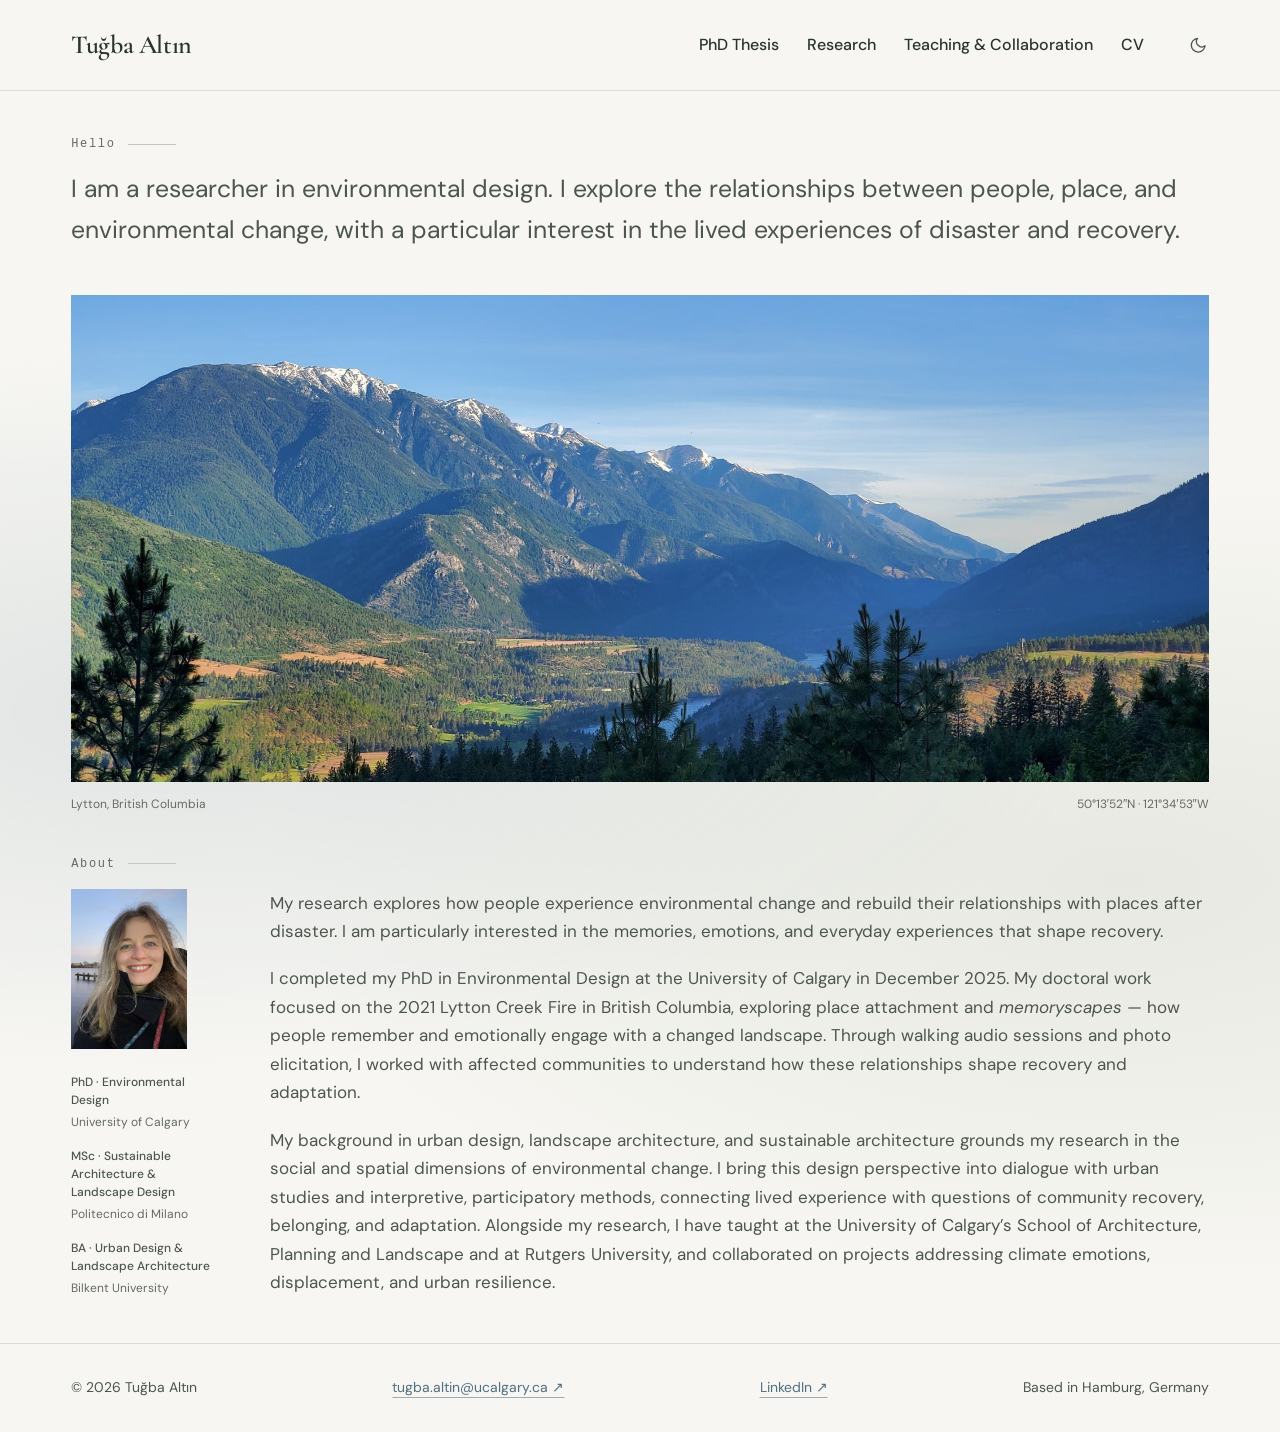
==== commit 52f6658e: "Tighter vertical rhythm; darker venue lines Co-Authored-By: Claude Opus 5.5 <noreply@anthropic.com>" ====
--- a/index.html
+++ b/index.html
@@ -18,7 +18,7 @@
 <script src="assets/js/theme-init.js"></script>
 <link rel="preload" href="assets/fonts/cormorant-garamond-latin-wght-normal.woff2" as="font" type="font/woff2" crossorigin>
 <link rel="preload" href="assets/fonts/dm-sans-latin-opsz-normal.woff2" as="font" type="font/woff2" crossorigin>
-<link rel="stylesheet" href="assets/css/style.css?v=p45">
+<link rel="stylesheet" href="assets/css/style.css?v=p52">
 <script type="application/ld+json">
 {
   "@context": "https://schema.org",
--- a/assets/css/style.css
+++ b/assets/css/style.css
@@ -1330,3 +1330,42 @@
 
 /* CV page while no CV file is hosted here: message inside the same frame */
 .cv-pages .cv-fallback { min-height: min(52vh, 480px); background: var(--paper); border-radius: 2px; }
+
+/* About on phones and tablets: portrait on the left, degrees stacked beside it */
+@media (max-width: 860px) {
+  .about-rail { display: grid; grid-template-columns: 116px minmax(0, 1fr); column-gap: var(--s-5); align-items: start; }
+  .about-rail .about-cue { grid-column: 1 / -1; }
+  .about-rail .portrait-education { display: block; margin-top: var(--s-4); }
+  .about-rail .portrait-education > div + div { margin-top: var(--s-3); }
+}
+
+.section.lectures-section { background: var(--paper); }
+
+
+/* Entry titles: quieter, closer to the italic venue line beneath them */
+.entry h2, .entry h3 { font-size: clamp(1.3rem, 0.45vw + 1.2rem, 1.55rem); line-height: 1.22; margin-bottom: 0.25rem; }
+.entry .venue { font-size: 1.15rem; }
+
+/* Compact lists inside a section (guest lectures, teaching assistant roles) */
+.sub-label {
+  margin: var(--s-7) 0 var(--s-3);
+  font-family: var(--font-sans);
+  font-size: var(--t-label);
+  font-weight: 500;
+  letter-spacing: 0.14em;
+  text-transform: uppercase;
+  color: var(--ink-faint);
+}
+.rule-list.compact { font-size: var(--t--1); }
+.rule-list.compact li { grid-template-columns: 13rem minmax(0, 1fr); padding: var(--s-3) 0; }
+.rule-list.compact .what { color: var(--ink); }
+.rule-list.compact .where { color: var(--ink-faint); }
+@media (max-width: 860px) { .rule-list.compact li { grid-template-columns: 1fr; gap: 2px; } }
+
+
+/* Vertical rhythm, tightened one step: sections with only two or three entries were floating in space */
+.section { padding-block: clamp(2.25rem, 3.6vw, 3.25rem); }
+.entry { padding-block: var(--s-5); }
+
+/* Venue lines (journals, conferences, institutions): near-ink and medium weight, because the thin italic read as too pale */
+.entry .venue { color: color-mix(in srgb, var(--ink) 96%, var(--paper)); font-weight: 500; }
